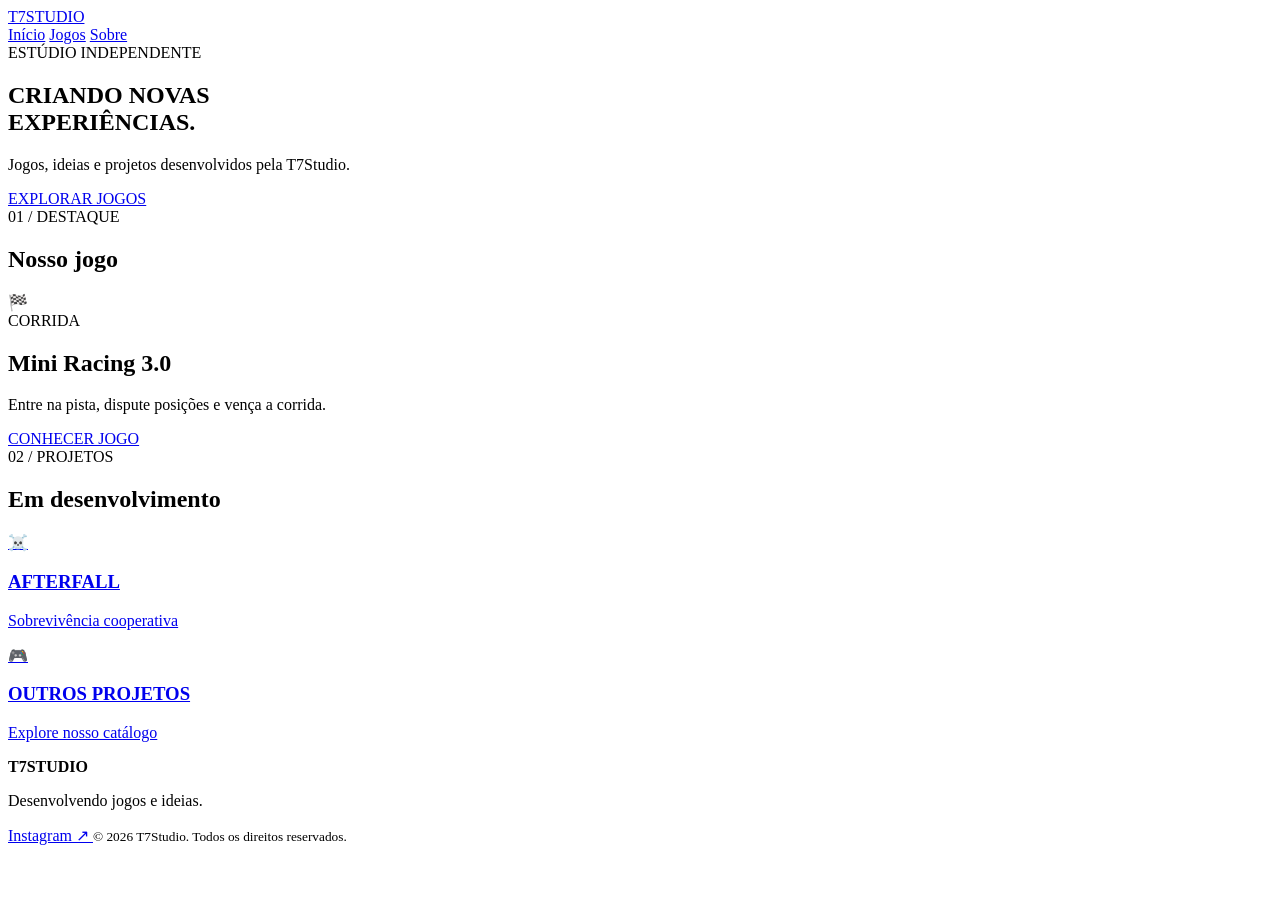
==== index.html @ f954938a "Add files via upload" ====
<!DOCTYPE html>
<html lang="pt-BR">
<head>
  <meta charset="UTF-8">
  <meta name="viewport" content="width=device-width, initial-scale=1.0">
  <meta name="theme-color" content="#101014">
  <title>T7Studio | Games</title>
  <link rel="stylesheet" href="css/style.css">
</head>
<body>

  <header class="navbar">
    <a href="index.html" class="logo">T7<span>STUDIO</span></a>

    <nav>
      <a href="index.html">Início</a>
      <a href="pages/jogos.html">Jogos</a>
      <a href="pages/sobre.html">Sobre</a>
    </nav>
  </header>

  <main>
    <section class="hero">
      <span class="tag">ESTÚDIO INDEPENDENTE</span>

      <h1>
        CRIANDO NOVAS<br>
        <span>EXPERIÊNCIAS.</span>
      </h1>

      <p>Jogos, ideias e projetos desenvolvidos pela T7Studio.</p>

      <a href="pages/jogos.html" class="button">
        EXPLORAR JOGOS
      </a>
    </section>

    <section class="featured">
      <div class="section-heading">
        <span>01 / DESTAQUE</span>
        <h2>Nosso jogo</h2>
      </div>

      <article class="game-card">
        <div class="game-art racing-art">
          <span>🏁</span>
        </div>

        <div class="game-info">
          <span class="tag">CORRIDA</span>
          <h2>Mini Racing 3.0</h2>
          <p>Entre na pista, dispute posições e vença a corrida.</p>

          <a href="pages/mini-racing.html" class="button">
            CONHECER JOGO
          </a>
        </div>
      </article>
    </section>

    <section class="other-games">
      <div class="section-heading">
        <span>02 / PROJETOS</span>
        <h2>Em desenvolvimento</h2>
      </div>

      <div class="game-grid">
        <a href="pages/afterfall.html" class="small-card">
          <span>☠️</span>
          <h3>AFTERFALL</h3>
          <p>Sobrevivência cooperativa</p>
        </a>

        <a href="pages/jogos.html" class="small-card">
          <span>🎮</span>
          <h3>OUTROS PROJETOS</h3>
          <p>Explore nosso catálogo</p>
        </a>
      </div>
    </section>
  </main>

  <footer>
    <strong>T7STUDIO</strong>
    <p>Desenvolvendo jogos e ideias.</p>

    <a href="https://www.instagram.com/" target="_blank">
      Instagram ↗
    </a>

    <small>© 2026 T7Studio. Todos os direitos reservados.</small>
  </footer>

  <script src="js/main.js"></script>
</body>
</html>
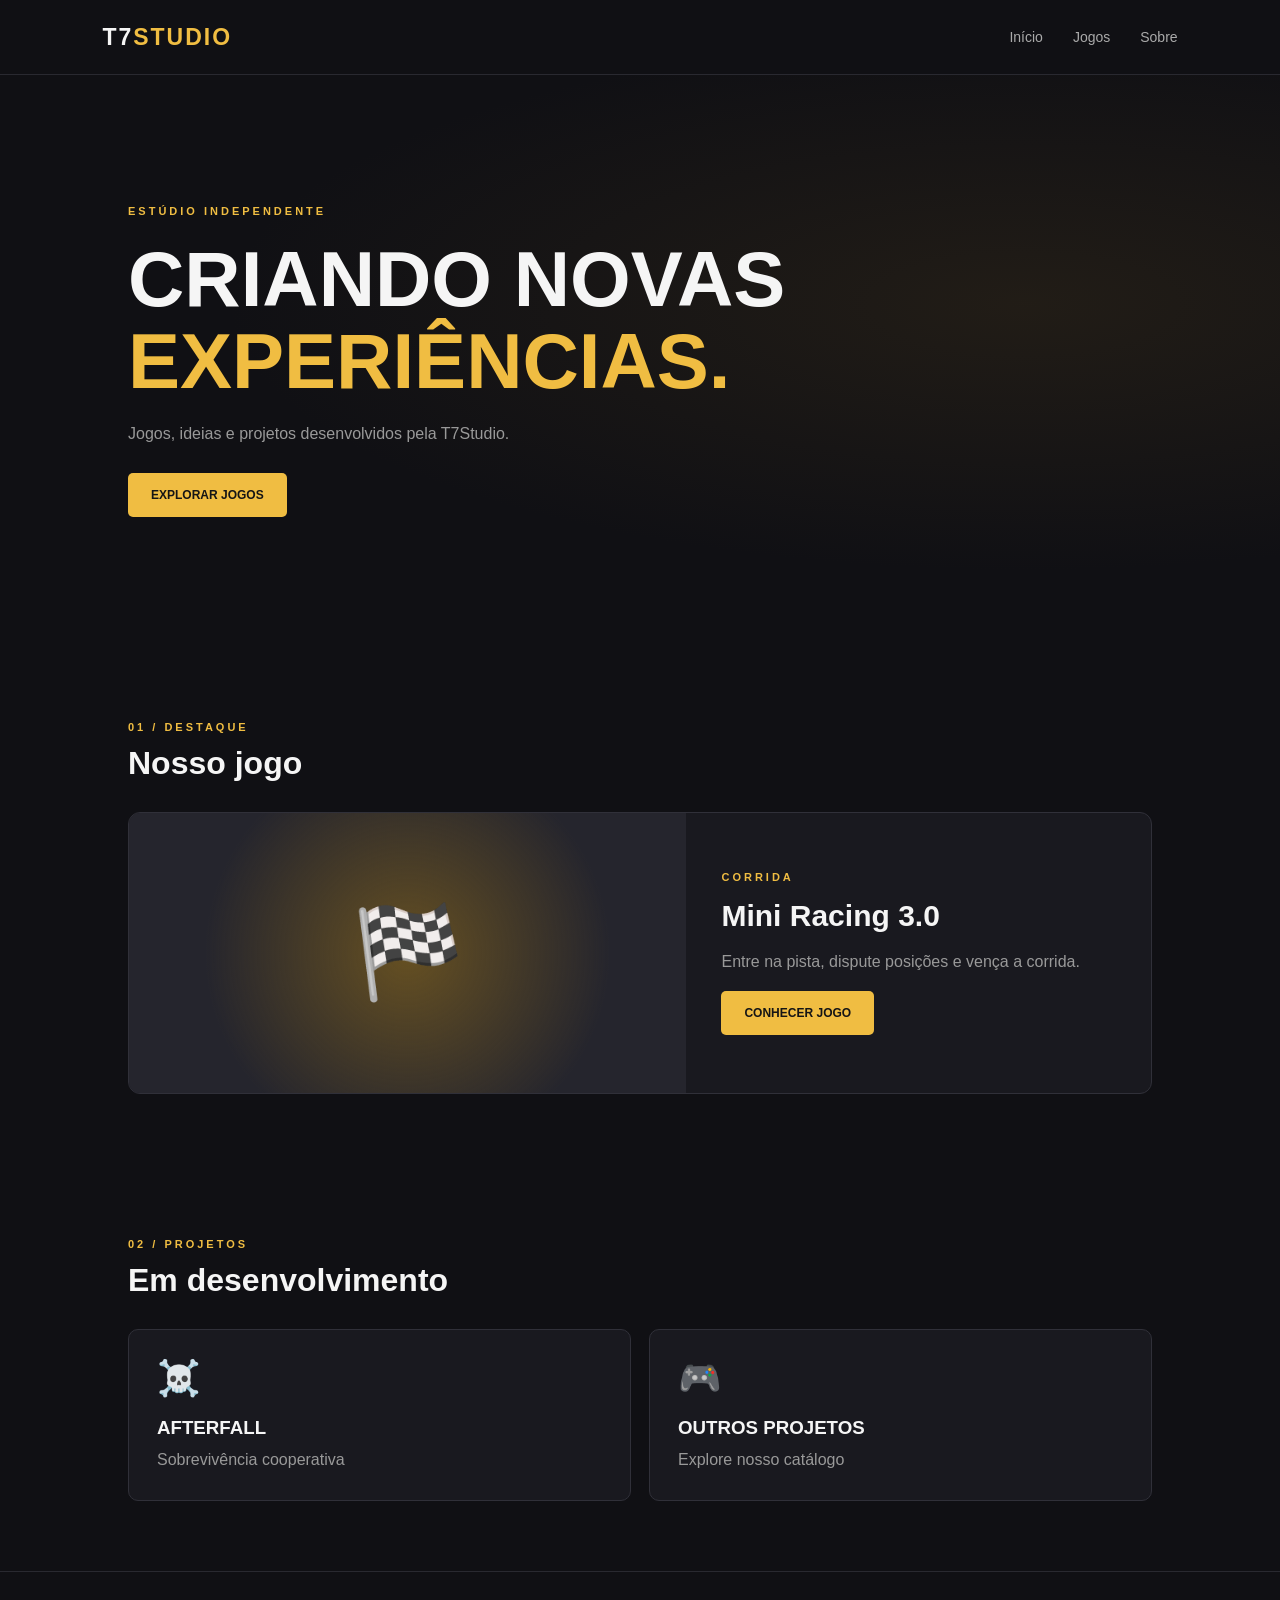
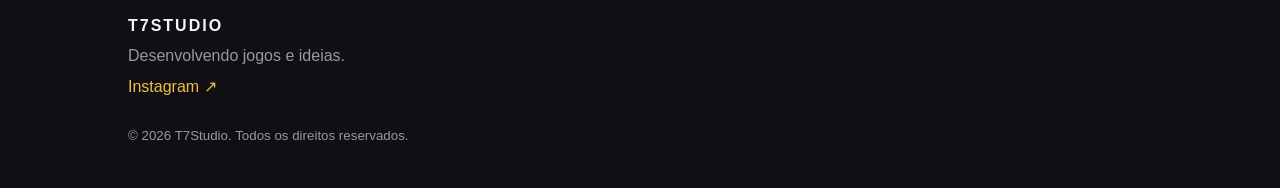
==== commit ac8dbbba: "Add files via upload" ====
--- a/index.html
+++ b/index.html
@@ -5,10 +5,9 @@
   <meta charset="UTF-8">
   <meta name="viewport" content="width=device-width, initial-scale=1.0">
   <meta name="theme-color" content="#101014">
+  <link rel="stylesheet" href="./css/style.css">
   <title>T7Studio | Games</title>
-  <link rel="stylesheet" href="css/style.css">
 </head>
-<body>
 
   <header class="navbar">
     <a href="index.html" class="logo">T7<span>STUDIO</span></a>
@@ -92,6 +91,6 @@
     <small>© 2026 T7Studio. Todos os direitos reservados.</small>
   </footer>
 
-  <script src="js/main.js"></script>
+  <script type="module" src="./js/main.js"></script>
 </body>
-</html>
+</html>
--- a/css/style.css
+++ b/css/style.css
@@ -0,0 +1,375 @@
+
+/* =========================
+   T7STUDIO - DARK GOLD
+========================= */
+
+:root {
+  --bg: #101014;
+  --surface: #19191f;
+  --surface-hover: #222229;
+  --border: #303039;
+  --gold: #f0bd42;
+  --white: #f5f5f5;
+  --muted: #999999;
+}
+
+* {
+  margin: 0;
+  padding: 0;
+  box-sizing: border-box;
+}
+
+html {
+  scroll-behavior: smooth;
+}
+
+body {
+  background: var(--bg);
+  color: var(--white);
+  font-family: Arial, sans-serif;
+  min-height: 100vh;
+}
+
+a {
+  color: inherit;
+  text-decoration: none;
+}
+
+/* NAVBAR */
+
+.navbar {
+  height: 75px;
+  padding: 0 8%;
+  display: flex;
+  justify-content: space-between;
+  align-items: center;
+  border-bottom: 1px solid #292930;
+  background: var(--bg);
+}
+
+.logo {
+  font-size: 23px;
+  font-weight: 900;
+  letter-spacing: 2px;
+}
+
+.logo span {
+  color: var(--gold);
+}
+
+nav {
+  display: flex;
+  gap: 30px;
+}
+
+nav a {
+  color: #aaa;
+  font-size: 14px;
+  transition: .2s;
+}
+
+nav a:hover {
+  color: var(--gold);
+}
+
+/* BOTÕES */
+
+.button {
+  display: inline-block;
+  padding: 15px 23px;
+  background: var(--gold);
+  color: #151515;
+  border-radius: 5px;
+  font-weight: 900;
+  font-size: 12px;
+  transition: .2s;
+  border: none;
+}
+
+.button:hover {
+  background: #fff;
+  transform: translateY(-3px);
+}
+
+/* HOME */
+
+.hero {
+  min-height: 570px;
+  padding: 130px 10%;
+  display: flex;
+  flex-direction: column;
+  align-items: flex-start;
+  justify-content: center;
+  background:
+    radial-gradient(ellipse at 80% 40%, #44351b55, transparent 55%),
+    var(--bg);
+}
+
+.tag,
+.section-heading span {
+  color: var(--gold);
+  font-size: 11px;
+  font-weight: bold;
+  letter-spacing: 3px;
+}
+
+.hero h1 {
+  margin: 22px 0;
+  font-size: clamp(42px, 7vw, 78px);
+  line-height: 1.05;
+  font-weight: 900;
+}
+
+.hero h1 span {
+  color: var(--gold);
+}
+
+.hero p {
+  color: var(--muted);
+  margin-bottom: 30px;
+}
+
+.featured,
+.other-games {
+  padding: 70px 10%;
+}
+
+.section-heading {
+  margin-bottom: 30px;
+}
+
+.section-heading h2 {
+  font-size: 32px;
+  margin-top: 10px;
+}
+
+.game-card {
+  display: grid;
+  grid-template-columns: 1.2fr 1fr;
+  background: var(--surface);
+  border: 1px solid var(--border);
+  border-radius: 12px;
+  overflow: hidden;
+}
+
+.game-art {
+  min-height: 280px;
+  display: grid;
+  place-items: center;
+}
+
+.racing-art {
+  background:
+    radial-gradient(circle, #665022, transparent 65%),
+    #25252d;
+}
+
+.racing-art span {
+  font-size: 90px;
+}
+
+.game-info {
+  padding: 35px;
+  display: flex;
+  flex-direction: column;
+  align-items: flex-start;
+  justify-content: center;
+  gap: 16px;
+}
+
+.game-info h2 {
+  font-size: 30px;
+}
+
+.game-info p,
+.small-card p {
+  color: var(--muted);
+  line-height: 1.6;
+}
+
+.game-grid {
+  display: grid;
+  grid-template-columns: repeat(2, 1fr);
+  gap: 18px;
+}
+
+.small-card {
+  background: var(--surface);
+  border: 1px solid var(--border);
+  border-radius: 10px;
+  padding: 28px;
+  transition: .2s;
+}
+
+.small-card:hover {
+  border-color: var(--gold);
+  transform: translateY(-4px);
+}
+
+.small-card span {
+  font-size: 35px;
+}
+
+.small-card h3 {
+  margin: 18px 0 8px;
+}
+
+/* CATÁLOGO DE JOGOS */
+
+.page-hero {
+  padding: 90px 10% 45px;
+  background:
+    radial-gradient(ellipse at 80% 40%, #44351b55, transparent 55%),
+    var(--bg);
+}
+
+.page-hero h1 {
+  margin: 18px 0 12px;
+  font-size: clamp(38px, 5vw, 58px);
+  line-height: 1.1;
+  font-weight: 900;
+}
+
+.page-hero p {
+  color: var(--muted);
+  font-size: 16px;
+  line-height: 1.6;
+}
+
+.content-section {
+  padding: 30px 10% 100px;
+}
+
+.catalog-grid {
+  max-width: 1100px;
+  margin: 0 auto;
+  display: grid;
+  grid-template-columns: repeat(2, minmax(0, 1fr));
+  gap: 25px;
+}
+
+.catalog-card {
+  min-height: 300px;
+  padding: 30px;
+  display: flex;
+  flex-direction: column;
+  align-items: flex-start;
+  background: var(--surface);
+  border: 1px solid var(--border);
+  border-radius: 12px;
+  transition: .25s ease;
+}
+
+.catalog-card:hover {
+  transform: translateY(-5px);
+  border-color: var(--gold);
+  background: var(--surface-hover);
+}
+
+.catalog-icon {
+  font-size: 42px;
+  margin-bottom: 20px;
+}
+
+.catalog-card .status {
+  color: var(--gold);
+  font-size: 11px;
+  font-weight: bold;
+  letter-spacing: 2px;
+  margin-bottom: 12px;
+}
+
+.catalog-card h2 {
+  font-size: 25px;
+  margin-bottom: 12px;
+}
+
+.catalog-card p {
+  color: var(--muted);
+  line-height: 1.6;
+  margin-bottom: 25px;
+}
+
+.catalog-card .button {
+  margin-top: auto;
+}
+
+/* FOOTER */
+
+footer {
+  padding: 45px 10%;
+  border-top: 1px solid #292930;
+  display: flex;
+  flex-direction: column;
+  gap: 12px;
+  color: var(--muted);
+  background: var(--bg);
+}
+
+footer strong {
+  color: var(--white);
+  letter-spacing: 2px;
+}
+
+footer a {
+  color: var(--gold);
+}
+
+footer small {
+  margin-top: 20px;
+}
+
+/* RESPONSIVIDADE */
+
+@media (max-width: 700px) {
+  .navbar {
+    padding: 0 5%;
+  }
+
+  nav {
+    gap: 13px;
+  }
+
+  nav a {
+    font-size: 12px;
+  }
+
+  .hero {
+    min-height: 480px;
+    padding: 90px 7%;
+  }
+
+  .featured,
+  .other-games {
+    padding: 50px 7%;
+  }
+
+  .game-card {
+    grid-template-columns: 1fr;
+  }
+
+  .game-art {
+    min-height: 190px;
+  }
+
+  .game-grid {
+    grid-template-columns: 1fr;
+  }
+
+  .page-hero {
+    padding: 70px 7% 35px;
+  }
+
+  .content-section {
+    padding: 25px 7% 70px;
+  }
+
+  .catalog-grid {
+    grid-template-columns: 1fr;
+  }
+
+  .catalog-card {
+    min-height: 270px;
+    padding: 25px;
+  }
+}
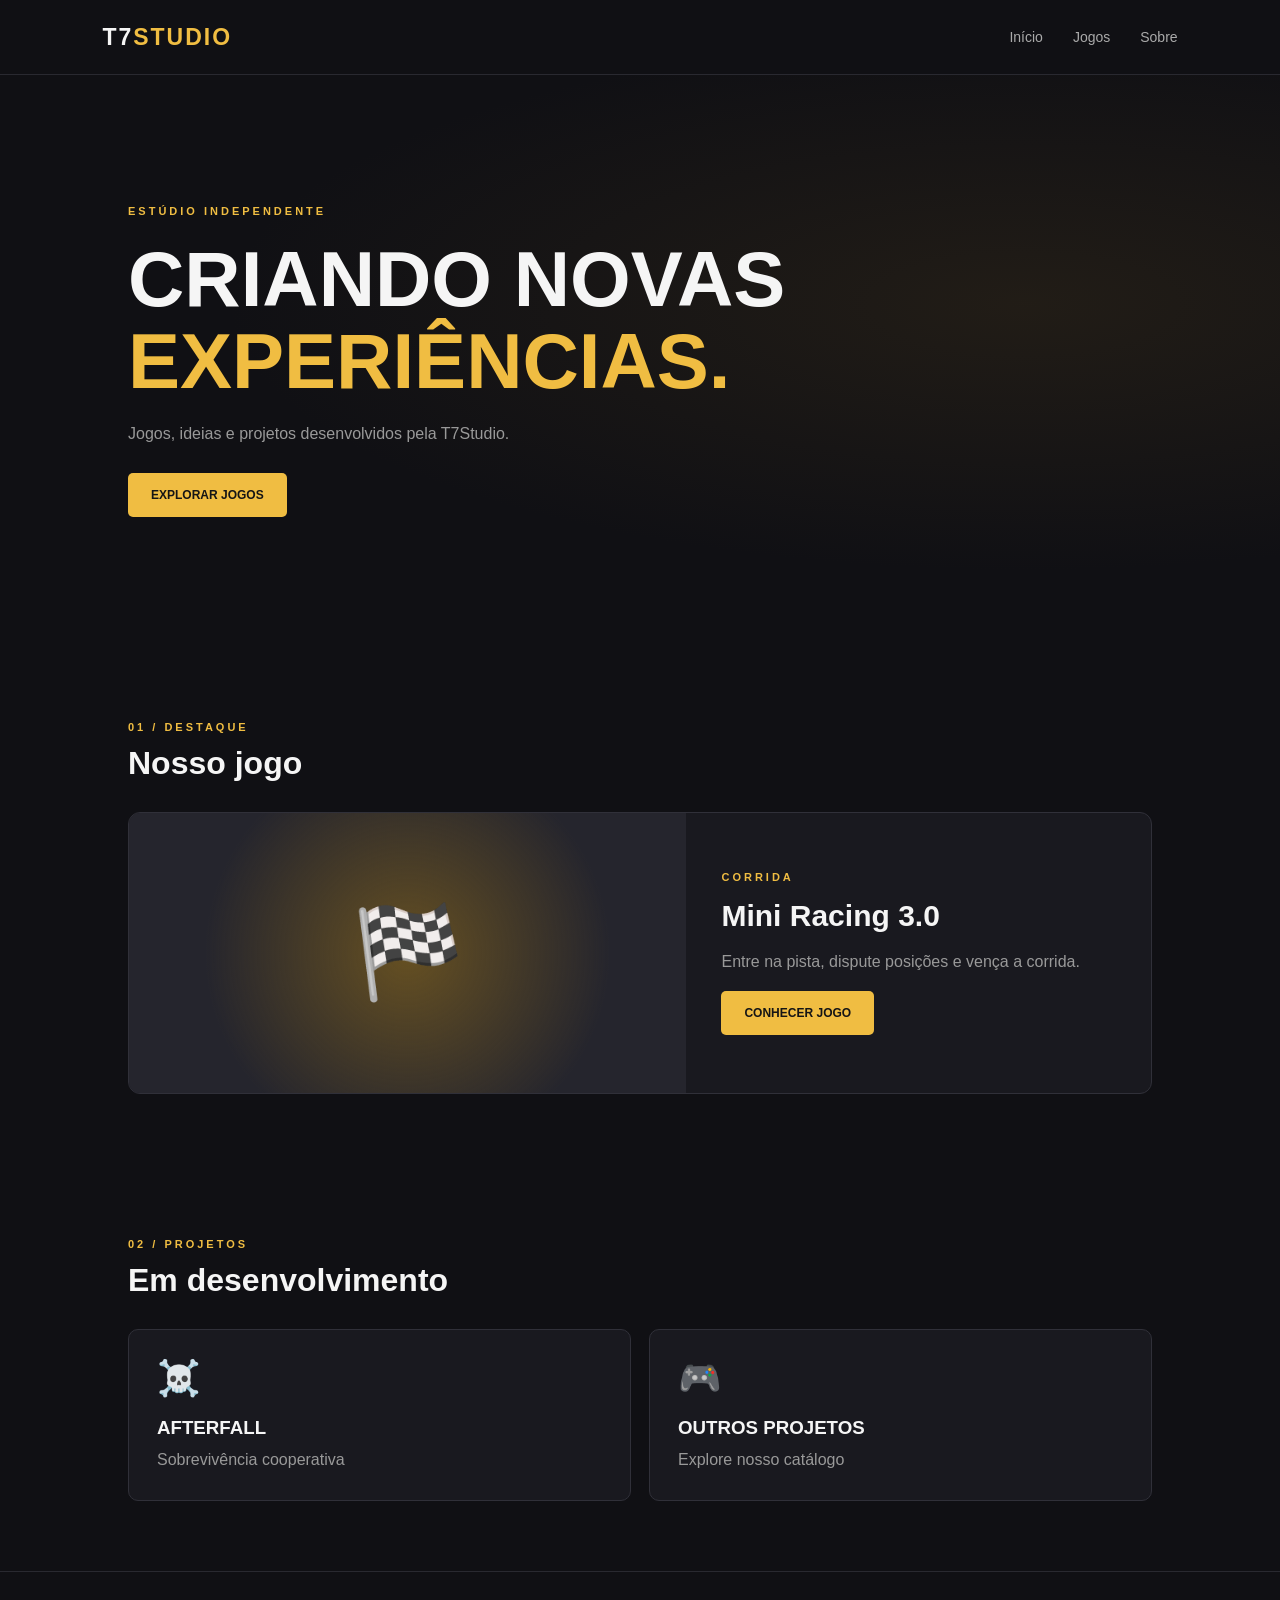
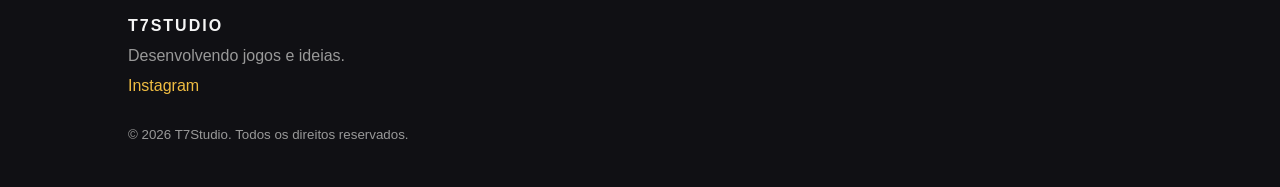
==== commit adef9c79: "instagram finalmente adicionado" ====
--- a/index.html
+++ b/index.html
@@ -84,9 +84,9 @@
     <strong>T7STUDIO</strong>
     <p>Desenvolvendo jogos e ideias.</p>
 
-    <a href="https://www.instagram.com/" target="_blank">
-      Instagram ↗
-    </a>
+   <a href="https://www.instagram.com/t7studio.ofc/" target="_blank" rel="noopener noreferrer">
+  Instagram
+</a>
 
     <small>© 2026 T7Studio. Todos os direitos reservados.</small>
   </footer>
--- a/css/style.css
+++ b/css/style.css
@@ -373,3 +373,93 @@
     padding: 25px;
   }
 }
+
+
+/* =========================
+   MINI RACING - TRACK PREVIEWS
+========================= */
+
+.track-preview {
+  position: relative;
+  width: 100%;
+  height: 190px;
+  overflow: hidden;
+  display: grid;
+  place-items: center;
+  background: #25252d;
+  border-bottom: 1px solid var(--border);
+}
+
+/* OVAL */
+
+.oval-preview {
+  background:
+    radial-gradient(circle, #66502255, transparent 65%),
+    #25252d;
+}
+
+.oval-shape {
+  width: 180px;
+  height: 105px;
+  border: 12px solid #aaa;
+  border-radius: 50%;
+  box-shadow: 0 0 0 4px #555;
+}
+
+/* TECHNICAL */
+
+.technical-preview {
+  background:
+    radial-gradient(circle at center, #44351b66, transparent 65%),
+    #25252d;
+}
+
+.technical-preview::before {
+  content: "";
+  width: 210px;
+  height: 115px;
+  border: 11px solid #aaa;
+  border-radius: 35% 15% 40% 20%;
+  transform: rotate(-18deg);
+  box-shadow: 0 0 0 4px #555;
+}
+
+.technical-preview::after {
+  content: "TECHNICAL";
+  position: absolute;
+  bottom: 12px;
+  right: 14px;
+  color: var(--gold);
+  font-size: 10px;
+  font-weight: bold;
+  letter-spacing: 3px;
+}
+
+/* GRAND PRIX */
+
+.gp-preview {
+  background:
+    radial-gradient(circle at center, #66502266, transparent 65%),
+    #25252d;
+}
+
+.gp-preview::before {
+  content: "";
+  width: 220px;
+  height: 115px;
+  border: 11px solid #aaa;
+  border-radius: 20% 45% 15% 35%;
+  transform: rotate(12deg);
+  box-shadow: 0 0 0 4px #555;
+}
+
+.gp-preview::after {
+  content: "GRAND PRIX";
+  position: absolute;
+  bottom: 12px;
+  right: 14px;
+  color: var(--gold);
+  font-size: 10px;
+  font-weight: bold;
+  letter-spacing: 3px;
+}
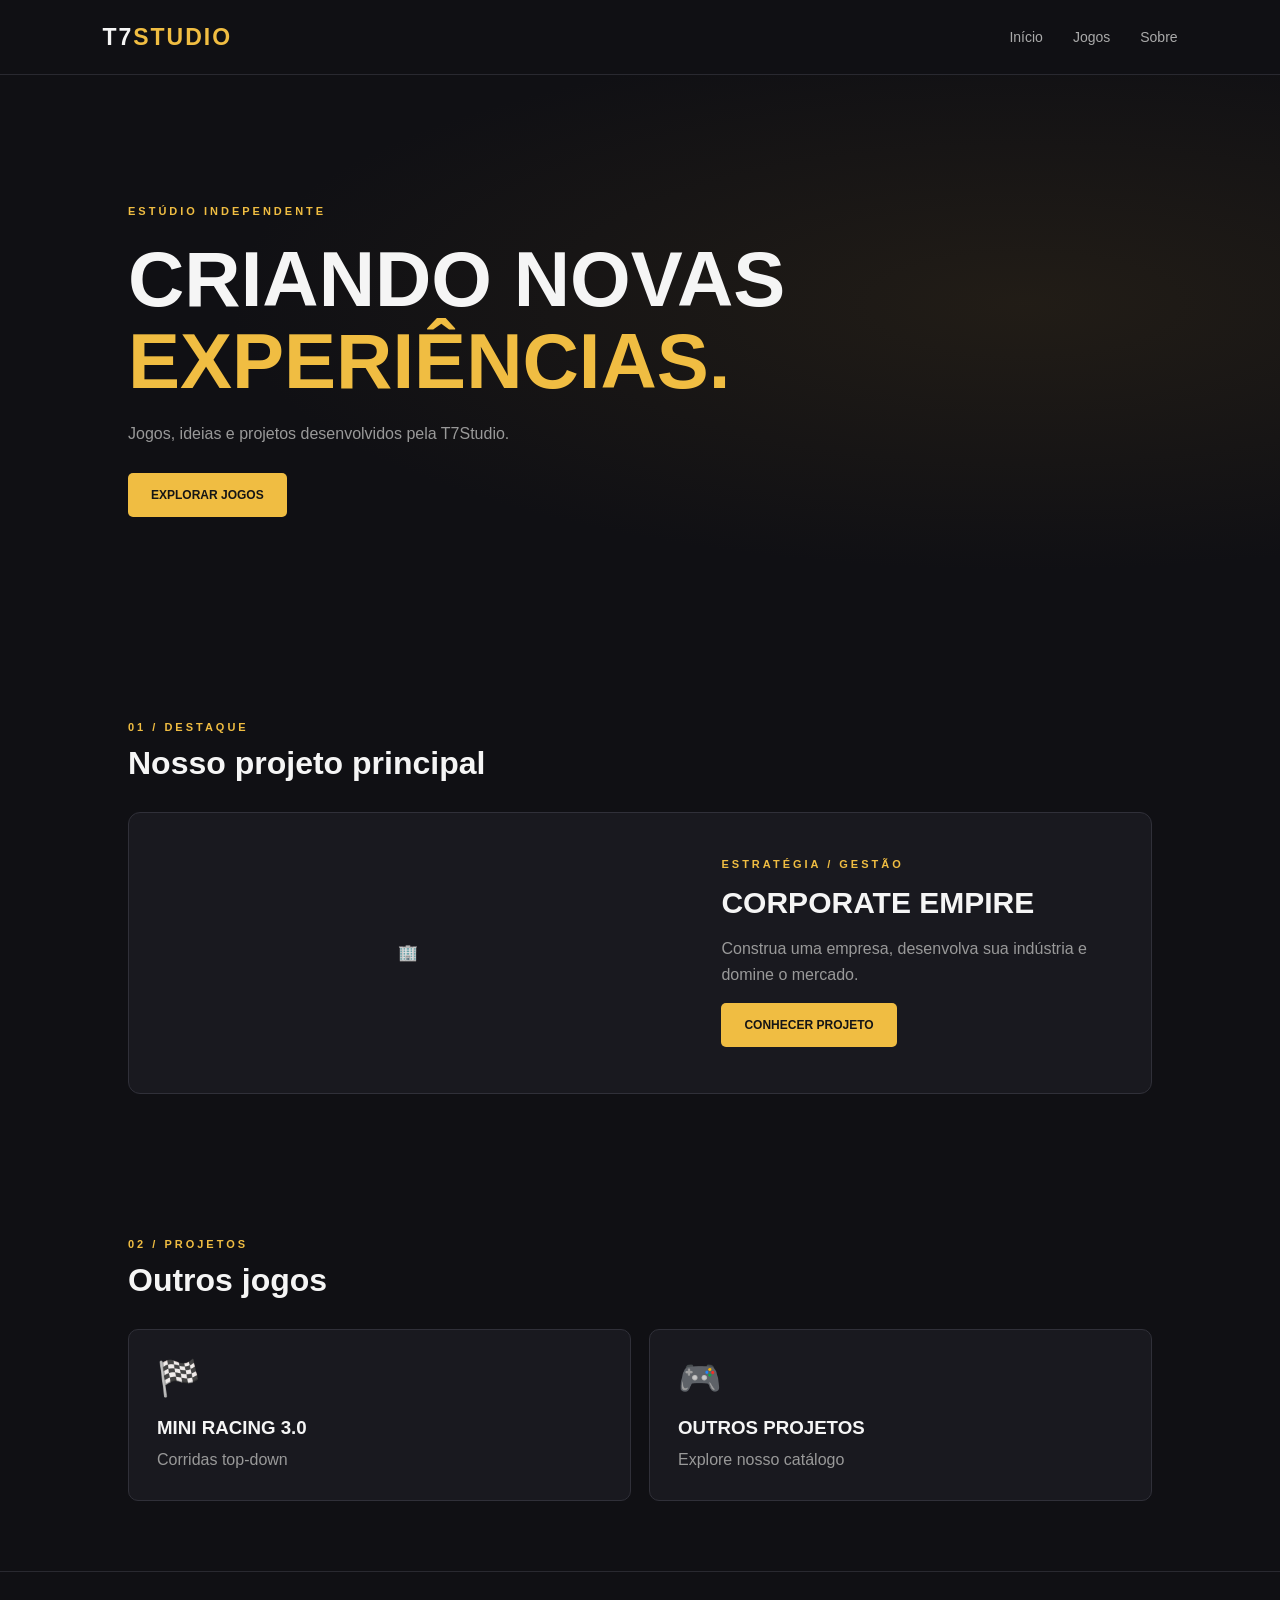
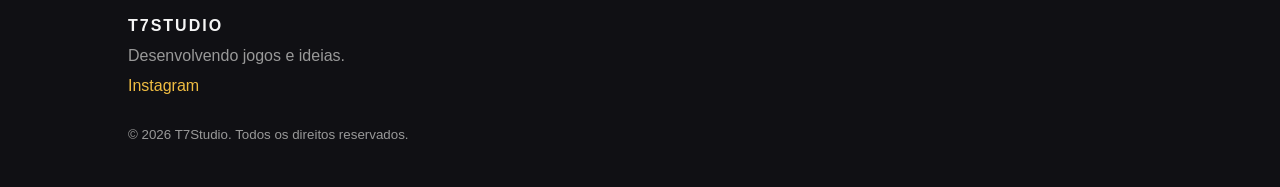
==== commit b2f39a80: "corporate empire adicionado" ====
--- a/index.html
+++ b/index.html
@@ -8,6 +8,7 @@
   <link rel="stylesheet" href="./css/style.css">
   <title>T7Studio | Games</title>
 </head>
+<body>
 
   <header class="navbar">
     <a href="index.html" class="logo">T7<span>STUDIO</span></a>
@@ -38,21 +39,21 @@
     <section class="featured">
       <div class="section-heading">
         <span>01 / DESTAQUE</span>
-        <h2>Nosso jogo</h2>
+        <h2>Nosso projeto principal</h2>
       </div>
 
       <article class="game-card">
-        <div class="game-art racing-art">
-          <span>🏁</span>
+        <div class="game-art">
+          <span>🏢</span>
         </div>
 
         <div class="game-info">
-          <span class="tag">CORRIDA</span>
-          <h2>Mini Racing 3.0</h2>
-          <p>Entre na pista, dispute posições e vença a corrida.</p>
+          <span class="tag">ESTRATÉGIA / GESTÃO</span>
+          <h2>CORPORATE EMPIRE</h2>
+          <p>Construa uma empresa, desenvolva sua indústria e domine o mercado.</p>
 
-          <a href="pages/mini-racing.html" class="button">
-            CONHECER JOGO
+          <a href="pages/afterfall.html" class="button">
+            CONHECER PROJETO
           </a>
         </div>
       </article>
@@ -61,14 +62,14 @@
     <section class="other-games">
       <div class="section-heading">
         <span>02 / PROJETOS</span>
-        <h2>Em desenvolvimento</h2>
+        <h2>Outros jogos</h2>
       </div>
 
       <div class="game-grid">
-        <a href="pages/afterfall.html" class="small-card">
-          <span>☠️</span>
-          <h3>AFTERFALL</h3>
-          <p>Sobrevivência cooperativa</p>
+        <a href="pages/mini-racing.html" class="small-card">
+          <span>🏁</span>
+          <h3>MINI RACING 3.0</h3>
+          <p>Corridas top-down</p>
         </a>
 
         <a href="pages/jogos.html" class="small-card">
@@ -84,13 +85,13 @@
     <strong>T7STUDIO</strong>
     <p>Desenvolvendo jogos e ideias.</p>
 
-   <a href="https://www.instagram.com/t7studio.ofc/" target="_blank" rel="noopener noreferrer">
-  Instagram
-</a>
+    <a href="https://www.instagram.com/t7studio.ofc/" target="_blank" rel="noopener noreferrer">
+      Instagram
+    </a>
 
     <small>© 2026 T7Studio. Todos os direitos reservados.</small>
   </footer>
 
   <script type="module" src="./js/main.js"></script>
 </body>
-</html>+</html>
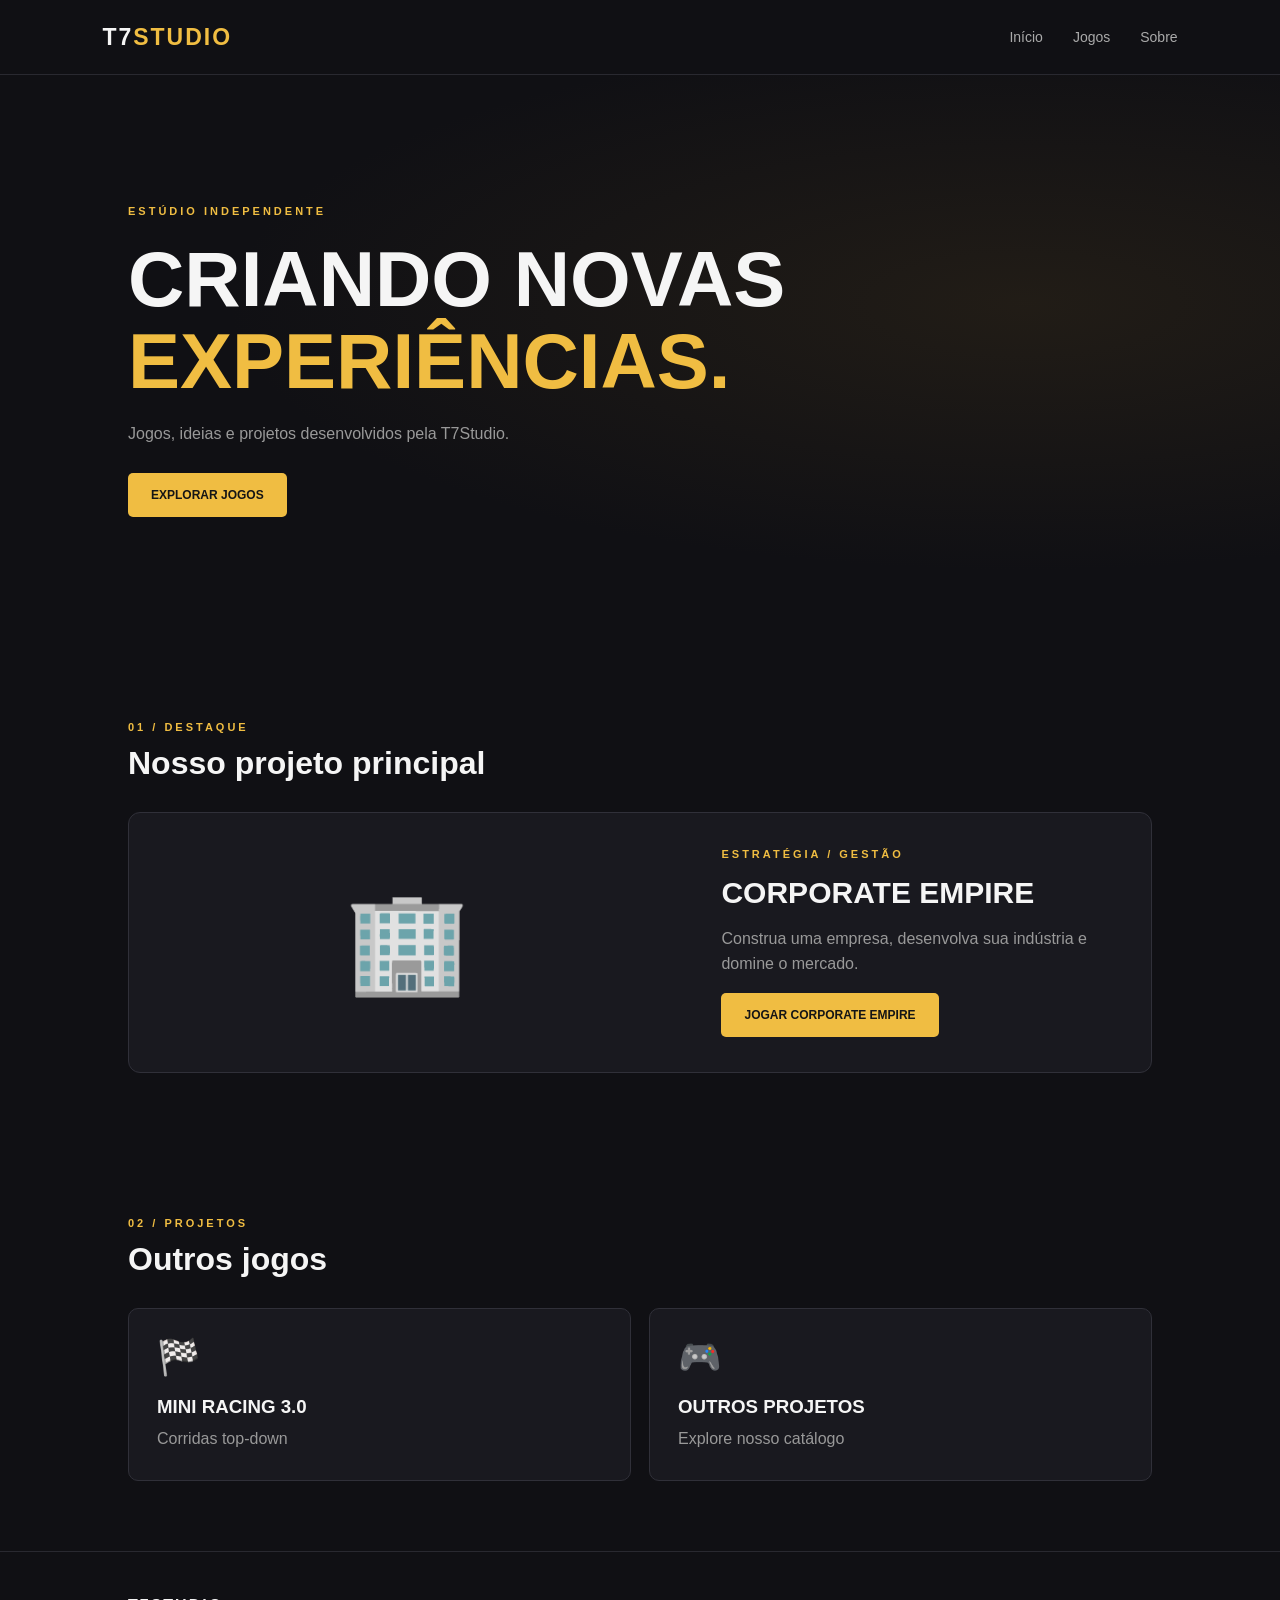
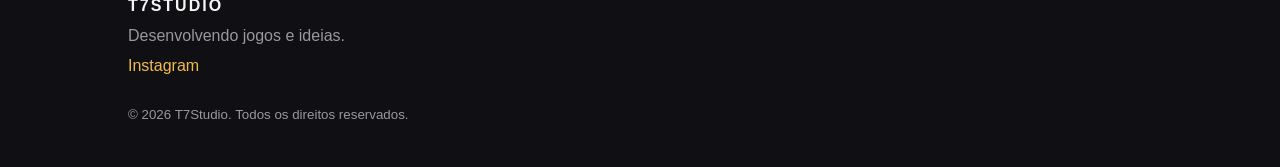
==== commit 74d53bd9: "publica o corporate empire" ====
--- a/index.html
+++ b/index.html
@@ -52,9 +52,9 @@
           <h2>CORPORATE EMPIRE</h2>
           <p>Construa uma empresa, desenvolva sua indústria e domine o mercado.</p>
 
-          <a href="pages/afterfall.html" class="button">
-            CONHECER PROJETO
-          </a>
+          <a href="games/corporate-empire/index.html" class="button">
+              JOGAR CORPORATE EMPIRE
+            </a>
         </div>
       </article>
     </section>
--- a/css/style.css
+++ b/css/style.css
@@ -153,9 +153,11 @@
 }
 
 .game-art {
-  min-height: 280px;
-  display: grid;
-  place-items: center;
+  font-size: 100px;
+  min-height: 250px;
+  display: flex;
+  align-items: center;
+  justify-content: center;
 }
 
 .racing-art {
